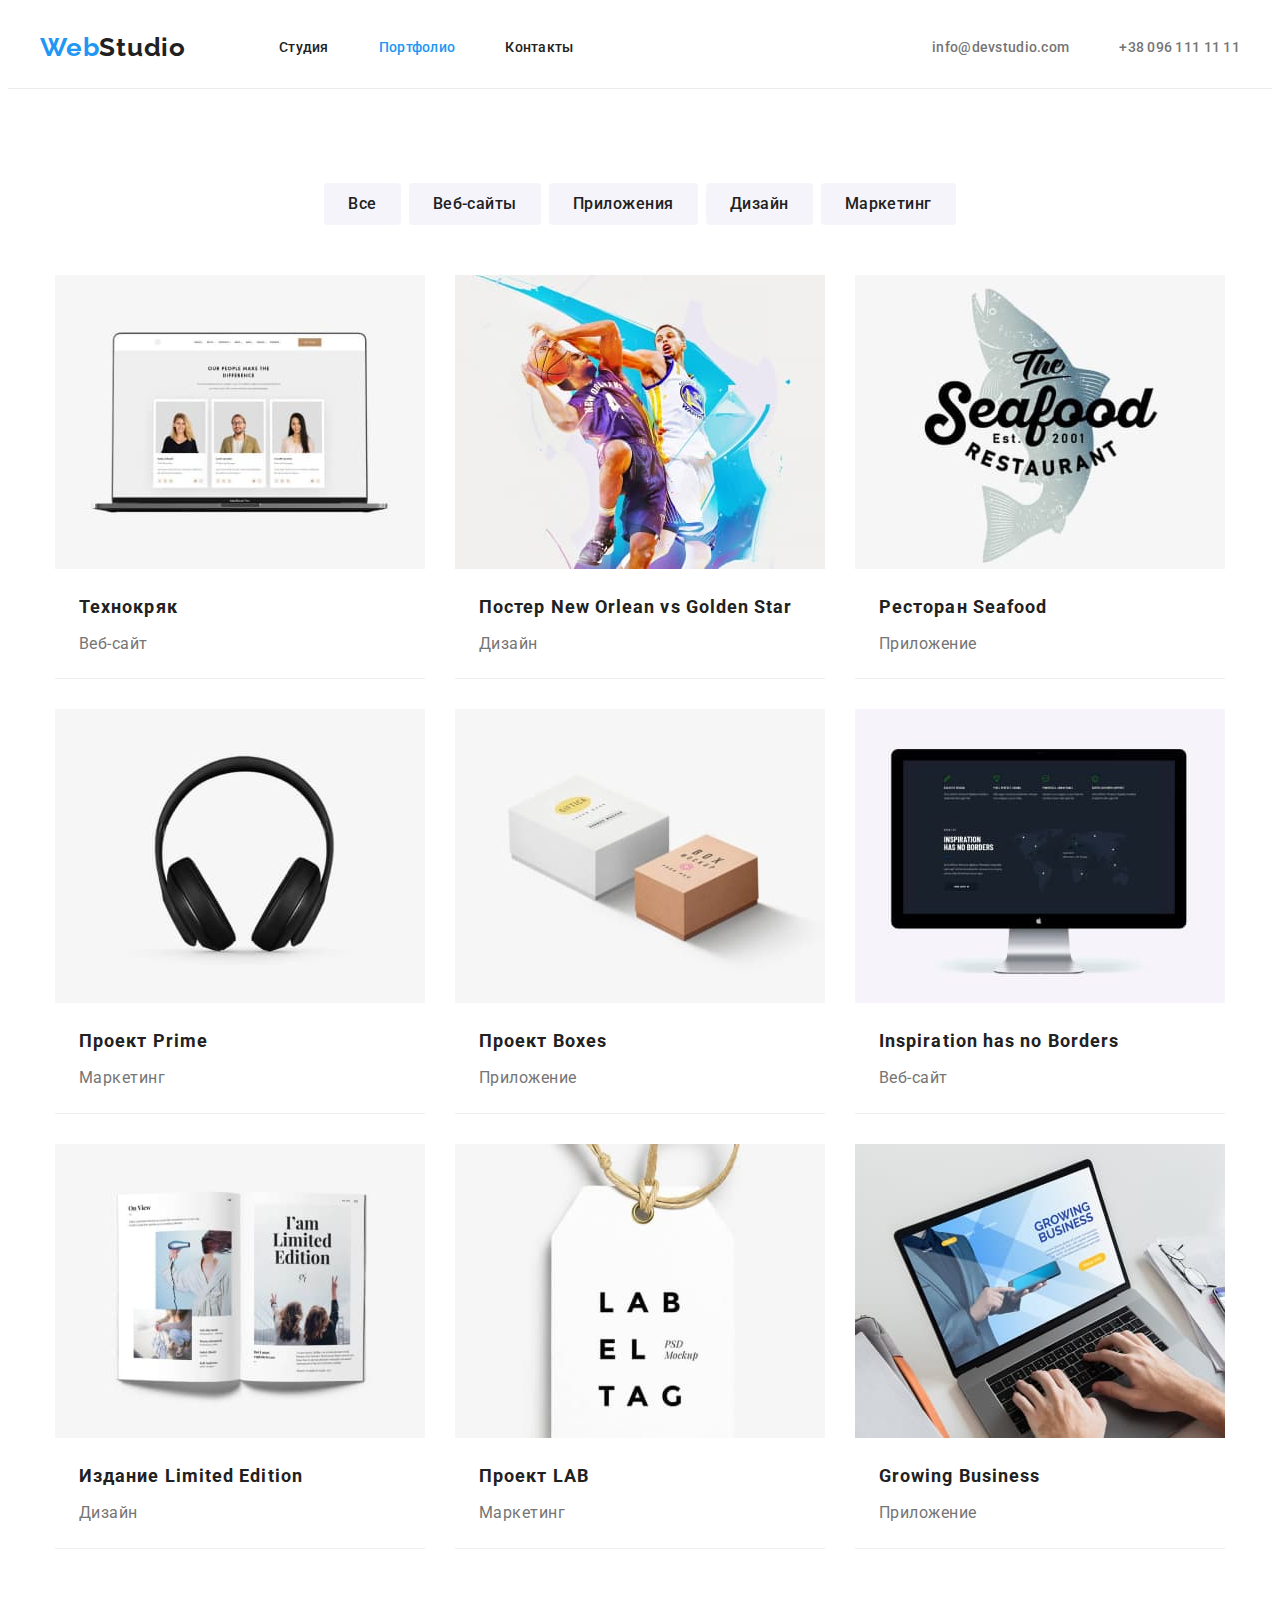
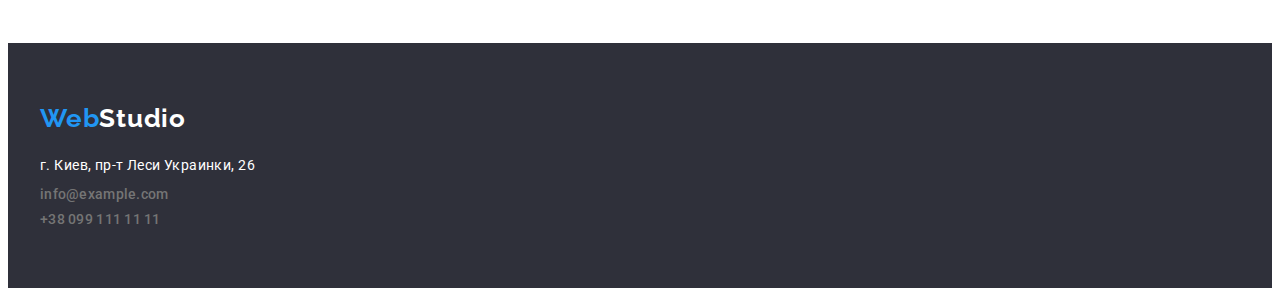
==== portfolio.html @ 8b4d7875 "new" ====
<!DOCTYPE html>
<html lang="en">
  <head>
    <meta charset="UTF-8" />
    <meta http-equiv="X-UA-Compatible" content="IE=edge" />
    <meta name="viewport" content="width=device-width, initial-scale=1.0" />
    <title>Portfolio</title>
    <link rel="preconnect" href="https://fonts.googleapis.com" />
    <link rel="preconnect" href="https://fonts.gstatic.com" crossorigin />
    <link
      href="https://fonts.googleapis.com/css2?family=Raleway:wght@700&family=Roboto:wght@400;500;700;900&display=swap"
      rel="stylesheet"
    />
    <link
      rel="stylesheet"
      href="https://cdnjs.cloudflare.com/ajax/libs/modern-normalize/1.1.0/modern-normalize.min.css"
      integrity="sha512-wpPYUAdjBVSE4KJnH1VR1HeZfpl1ub8YT/NKx4PuQ5NmX2tKuGu6U/JRp5y+Y8XG2tV+wKQpNHVUX03MfMFn9Q=="
      crossorigin="anonymous"
      referrerpolicy="no-referrer"
    />
    <link rel="stylesheet" href="./css/styles.css" />
  </head>
  <body>
    <header class="header">
      <div class="container">
        <a class="logo-header" href="./index.html"><span>Web</span>Studio</a>
        <nav>
          <ul class="hdr-header">
            <li><a class="cap" href="./index.html">Студия</a></li>
            <li><a class="cap-current" href="./portfolio.html">Портфолио</a></li>
            <li><a class="cap" href="./index.html">Контакты</a></li>
          </ul>
        </nav>
        <ul class="hdr-contact">
          <li>
            <a class="contact" href="mailto:info@devstudio.com">info@devstudio.com</a>
          </li>
          <li><a class="contact" href="tel:+380961111111">+38 096 111 11 11</a></li>
        </ul>
      </div>
    </header>
    <main>
      <section class="portfolio-examples">
        <div class="container">
          <h2 class="visually-hidden">Кнопки</h2>
          <ul class="menu-btn">
            <li><button type="button" class="btn">Все</button></li>
            <li><button type="button" class="btn">Веб-сайты</button></li>
            <li><button type="button" class="btn">Приложения</button></li>
            <li><button type="button" class="btn">Дизайн</button></li>
            <li><button type="button" class="btn">Маркетинг</button></li>
          </ul>
          <ul class="examples">
            <li class="examples-list">
              <img src="./images/portfolio/img1.jpg" alt="img1" width="370" height="294" />
              <div class="portfolio-examles-discraption">
                <h4>Технокряк</h4>
                <p>Веб-сайт</p>
              </div>
            </li>
            <li class="examples-list">
              <img src="./images/portfolio/img2.jpg" alt="img2" width="370" height="294" />
              <div class="portfolio-examles-discraption">
                <h4>Постер New Orlean vs Golden Star</h4>
                <p>Дизайн</p>
              </div>
            </li>
            <li class="examples-list">
              <img src="./images/portfolio/img3.jpg" alt="img3" width="370" height="294" />
              <div class="portfolio-examles-discraption">
                <h4>Ресторан Seafood</h4>
                <p>Приложение</p>
              </div>
            </li>
            <li class="examples-list">
              <img src="./images/portfolio/img4.jpg" alt="img4" width="370" height="294" />
              <div class="portfolio-examles-discraption">
                <h4>Проект Prime</h4>
                <p>Маркетинг</p>
              </div>
            </li>
            <li class="examples-list">
              <img src="./images/portfolio/img5.jpg" alt="img5" width="370" height="294" />
              <div class="portfolio-examles-discraption">
                <h4>Проект Boxes</h4>
                <p>Приложение</p>
              </div>
            </li>
            <li class="examples-list">
              <img src="./images/portfolio/img6.jpg" alt="img6" width="370" height="294" />
              <div class="portfolio-examles-discraption">
                <h4>Inspiration has no Borders</h4>
                <p>Веб-сайт</p>
              </div>
            </li>
            <li class="examples-list">
              <img src="./images/portfolio/img7.jpg" alt="img7" width="370" height="294" />
              <div class="portfolio-examles-discraption">
                <h4>Издание Limited Edition</h4>
                <p>Дизайн</p>
              </div>
            </li>
            <li class="examples-list">
              <img src="./images/portfolio/img8.jpg" alt="img8" width="370" height="294" />
              <div class="portfolio-examles-discraption">
                <h4>Проект LAB</h4>
                <p>Маркетинг</p>
              </div>
            </li>
            <li class="examples-list">
              <img src="./images/portfolio/img9.jpg" alt="img9" width="370" height="294" />
              <div class="portfolio-examles-discraption">
                <h4>Growing Business</h4>
                <p>Приложение</p>
              </div>
            </li>
          </ul>
        </div>
      </section>
    </main>
    <footer class="bg-footer">
      <div class="container">
        <a class="logo-footer" href="./index.html"><span>Web</span>Studio</a>
        <address>
          <ul class="hdr">
            <li>
              <a
                class="contact-adress"
                href="https://goo.gl/maps/qadkMELX9ctfgKhd9"
                target="_blank"
                >г. Киев, пр-т Леси Украинки, 26</a
              >
            </li>
            <li><a class="contact" href="mailto:info@example.com">info@example.com</a></li>
            <li><a class="contact" href="tel:+380991111111">+38 099 111 11 11</a></li>
          </ul>
        </address>
      </div>
    </footer>
  </body>
</html>
---- css/styles.css ----
/* шрифти: Roboto 400 500 700 900, Raleway(лого) 700 */
.visually-hidden {
  position: absolute;
  white-space: nowrap;
  width: 1px;
  height: 1px;
  overflow: hidden;
  border: 0;
  padding: 0;
  clip: rect(0 0 0 0);
  clip-path: inset(50%);
  margin: -1px;
}

:root {
  --main-text-color: #212121;
  --main-focus-text-blue: #2196f3;
  --main-white-color: #ffffff;
  --color-contact: #757575;
  --color-footer: #2f303a;
  --color-bg-btn: #f5f4fa;
}
/* загальне до всіх сторінок застосовується */
p,
h1,
h2,
h3,
h4 {
  margin: 0;
}
ul,
ol {
  margin: 0;
  padding-left: 0;
}
button {
  cursor: pointer;
}
img {
  display: block;
  width: 100%;
  height: auto;
}
body {
  font-family: "Roboto", sans-serif;
  font-style: normal;
  color: var(--main-text-color);
}
[href] {
  text-decoration: none;
}
.hdr,
.hdr-header,
.hdr-contact,
.benefits,
.work-examples,
.work-team,
.logo,
.menu-btn,
.examples {
  list-style-type: none;
}
/* ----------------------------------------------------------- */

/* лого */

.logo-header {
  display: block;
  font-family: "Raleway", sans-serif;
  font-style: normal;
  font-weight: 700;
  font-size: 26px;
  line-height: 1.19;
  letter-spacing: 0.03em;
  padding-top: 24px;
  padding-bottom: 25px;
}
.logo-footer > span {
  color: var(--main-focus-text-blue);
}
.logo-footer {
  color: var(--main-white-color);
}
.logo-footer {
}
.logo-header > span {
  color: var(--main-focus-text-blue);
}
.logo-header {
  color: var(--main-text-color);
  margin-right: 93px;
}
.header .container {
  display: flex;
}
.header nav {
  display: flex;
}
.header nav li:not(:last-child) {
  margin-right: 50px;
}
.hdr-contact {
  display: flex;
  align-items: center;
  margin-left: auto;
}
.hdr-contact li:not(:last-child) {
  margin-right: 50px;
}

.hdr-header {
  display: flex;
  align-items: center;
}
.cap,
.cap-current {
  display: block;
}
.hdr-contact .contact {
  display: block;
}
.bg-main .container {
  display: flex;
  flex-direction: column;
  align-items: center;
}
/* вибрана сторінка, постійно підсвічується в меню */
.hdr .cap-current {
  font-weight: 500;
  font-size: 14px;
  line-height: 1.14;
  letter-spacing: 0.02em;
  color: var(--main-focus-text-blue);
}
.hdr-header .cap-current {
  font-weight: 500;
  font-size: 14px;
  line-height: 1.14;
  letter-spacing: 0.02em;
  color: var(--main-focus-text-blue);
}
.hdr-header .cap {
  font-weight: 500;
  font-size: 14px;
  line-height: 1.14;
  letter-spacing: 0.02em;
  text-decoration: var(--main-text-color);
  color: inherit;
}
.hdr-header .cap:hover,
.hdr-header .cap:focus,
.hdr-header .cap:active {
  color: var(--main-focus-text-blue);
}

/* меню */
.hdr .cap {
  font-weight: 500;
  font-size: 14px;
  line-height: 1.14;
  letter-spacing: 0.02em;
  text-decoration: var(--main-text-color);
  color: inherit;
}
.hdr .cap:hover,
.hdr .cap:focus,
.hdr .cap:active {
  color: var(--main-focus-text-blue);
}
/* телефон та мейл в header і footer */
.contact-adress {
  display: block;
  color: var(--main-white-color);
  font-family: "Roboto";
  font-style: normal;
  font-weight: 400;
  font-size: 14px;
  line-height: 1.71;
  letter-spacing: 0.03em;
}
.contact-adress:hover,
.contact-adress:focus {
  color: var(--main-focus-text-blue);
}

.hdr-contact .contact {
  font-style: normal;
  font-weight: 500;
  font-size: 14px;
  line-height: 1.14;
  letter-spacing: 0.02em;
  color: var(--color-contact);
}
.hdr-contact .contact:hover,
.hdr-contact .contact:focus,
.hdr-contact .contact:active {
  color: var(--main-focus-text-blue);
}

.hdr .contact {
  display: block;
  font-style: normal;
  font-weight: 500;
  font-size: 14px;
  line-height: 1.14;
  letter-spacing: 0.02em;
  color: var(--color-contact);
}
.hdr .contact:hover,
.hdr .contact:focus,
.hdr .contact:active {
  color: var(--main-focus-text-blue);
}
/* головна сторінка */
.bg-main {
  padding-top: 200px;
  padding-bottom: 200px;
  text-align: center;
  background-color: var(--color-footer);
  color: var(--main-white-color);
}
.hero-tittle {
  width: 696px;
  font-weight: 900;
  font-size: 44px;
  line-height: 1.36;
  letter-spacing: 0.06em;
  text-transform: uppercase;
  color: var(--main-white-color);
  text-align: center;
  margin-bottom: 30px;
}
/* кнопка на головній */
.btn-main {
  display: block;
  text-align: center;
  background-color: var(--main-focus-text-blue);
  color: var(--main-white-color);
  border-color: var(--main-focus-text-blue);
  font-weight: 700;
  font-size: 16px;
  line-height: 1.87;
  width: 200px;
  height: 50px;
  font-family: inherit;
  border-radius: 4px;
}
.btn-main:focus,
.btn-main:hover,
.btn.main:active {
  opacity: 0.5;
}
.benefits h4 {
  font-weight: 700;
  font-size: 14px;
  line-height: 1.14;
  letter-spacing: 0.03em;
  text-transform: uppercase;
  width: 270px;
}
.benefits p {
  font-size: 14px;
  line-height: 1.71;
  letter-spacing: 0.03em;
  color: var(--color-contact);
  width: 270px;
  height: 75px;
}
.benefits {
  display: flex;
}
.benefits li:not(:last-child) {
  margin-right: 30px;
}
.benefits-tittle {
  margin-bottom: 10px;
}
.benefits-example {
  padding-top: 94px;
  padding-bottom: 94px;
}

.examples-section {
  padding-bottom: 94px;
}

.examples-list:not(:nth-last-child(-n + 3)) {
  margin-bottom: 30px;
}
.examples-list {
  border-bottom: 1px solid rgba(238, 238, 238, 1);
}

.team {
  text-align: center;
  padding-top: 94px;
  padding-bottom: 94px;
  background-color: #f5f4fa;
}
.examples-section h2 {
  font-weight: 700;
  font-size: 36px;
  line-height: 1.16;
  text-align: center;
  letter-spacing: 0.03em;
}
.work-examples {
  display: flex;
}
.work-examples li:not(:last-child) {
  margin-right: 30px;
}
.team h3 {
  text-align: center;
  font-weight: 700;
  font-size: 36px;
  line-height: 1.16;
  letter-spacing: 0.03em;
  margin-bottom: 50px;
}
.what-we-do {
  margin-bottom: 50px;
}
.work-team {
  display: flex;
}
.work-team li:not(:last-child) {
  margin-right: 30px;
}

.about-team {
  box-shadow: 0px 1px 3px rgba(0, 0, 0, 0.12), 0px 1px 1px rgba(0, 0, 0, 0.14),
    0px 2px 1px rgba(0, 0, 0, 0.2);
  border-radius: 0px 0px 4px 4px;
}

.team h4 {
  font-weight: 500;
  font-size: 16px;
  line-height: 1.87;
  letter-spacing: 0.03em;
  margin-bottom: 10px;
}
.team p {
  font-size: 16px;
  line-height: 1.87;
  letter-spacing: 0.03em;
  color: var(--color-contact);
}
.logo-footer {
  display: block;
  font-family: "Raleway", sans-serif;
  font-style: normal;
  font-weight: 700;
  font-size: 26px;
  line-height: 1.19;
  letter-spacing: 0.03em;
  margin-bottom: 20px;
}

.bg-footer {
  background-color: var(--color-footer);
  color: var(--main-white-color);
  padding-bottom: 60px;
  padding-top: 60px;
}

/* потфоліо сторінка */

/* кнопки на сторінці портфоліо */
.btn {
  font-weight: 500;
  font-size: 16px;
  line-height: 1.6;
  letter-spacing: 0.03em;
  font-family: inherit;
  border-color: transparent;
  background: var(--color-bg-btn);
  color: var(--main-text-color);
  border-radius: 4px;
  padding: 6px 22px;
  width: auto;
  text-align: center;
}
.btn:hover,
.btn:focus,
.btn:active {
  color: var(--main-white-color);
  background-color: var(--main-focus-text-blue);
  border-radius: 4px;
  font-family: inherit;
}
.menu-btn {
  display: flex;
  justify-content: center;
  margin-bottom: 50px;
  margin-right: auto;
  margin-left: auto;
}

.menu-btn li:not(:last-child) {
  margin-right: 8px;
}
.examples {
  display: flex;
  flex-wrap: wrap;
  justify-content: center;
}

.examples li:not(:nth-child(3n + 3)) {
  margin-right: 30px;
}

.examples h4 {
  font-weight: 700;
  font-size: 18px;
  line-height: 2;
  letter-spacing: 0.06em;
  margin-bottom: 4px;
}
.examples p {
  font-size: 16px;
  line-height: 1.87;
  letter-spacing: 0.03em;
  color: var(--color-contact);
}

.portfolio-examples {
  padding-top: 94px;
  padding-bottom: 94px;
}
.portfolio-examles-discraption {
  padding: 20px 24px;
}
.header {
  border-bottom: 1px solid rgba(236, 236, 236, 1);
}

.container {
  width: 1200px;
  margin: 0 auto;
  padding-left: 15px;
  padding-right: 15px;
  /* outline: 1px solid red; */
}

.work-team-discraption {
  padding-top: 30px;
  padding-bottom: 30px;
  background-color: var(--main-white-color);
}

.bg-footer .hdr li:not(:last-child) {
  margin-bottom: 9px;
}
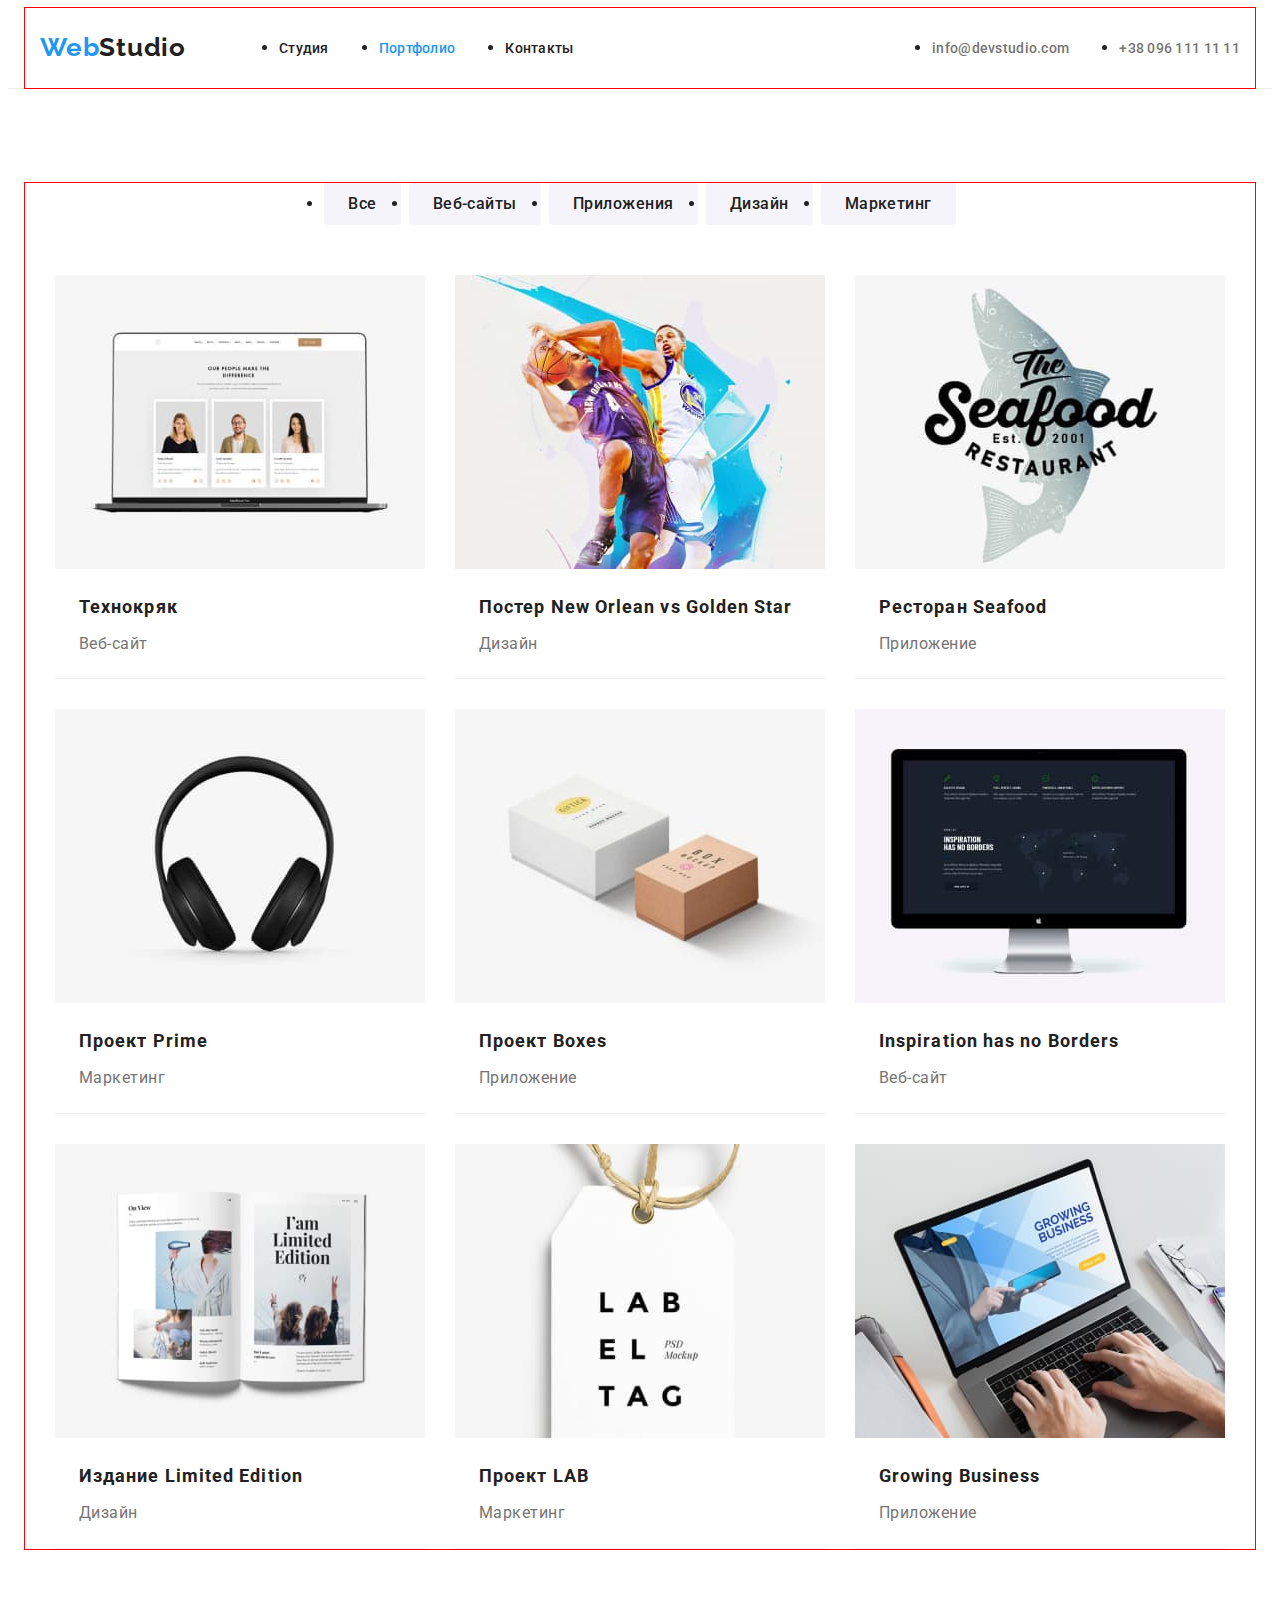
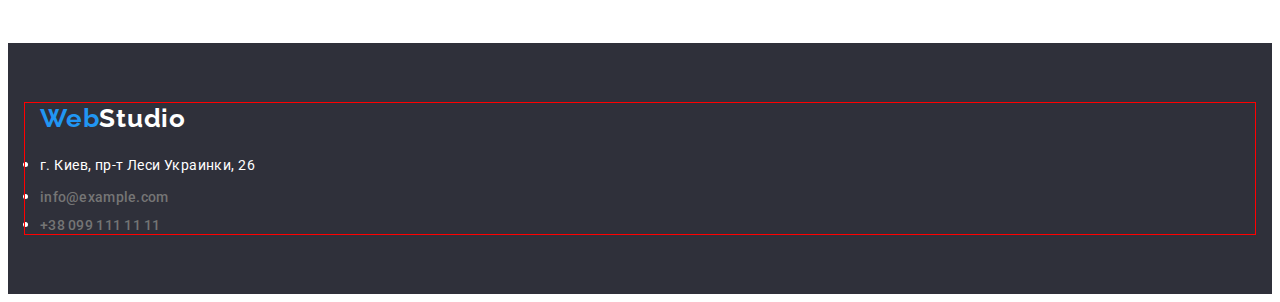
==== commit f7d6d6ed: "bg-main+social links" ====
--- a/portfolio.html
+++ b/portfolio.html
@@ -50,7 +50,7 @@
             <li><button type="button" class="btn">Дизайн</button></li>
             <li><button type="button" class="btn">Маркетинг</button></li>
           </ul>
-          <ul class="examples">
+          <ul class="examples list-none">
             <li class="examples-list">
               <img src="./images/portfolio/img1.jpg" alt="img1" width="370" height="294" />
               <div class="portfolio-examles-discraption">
--- a/css/styles.css
+++ b/css/styles.css
@@ -49,15 +49,7 @@
 [href] {
   text-decoration: none;
 }
-.hdr,
-.hdr-header,
-.hdr-contact,
-.benefits,
-.work-examples,
-.work-team,
-.logo,
-.menu-btn,
-.examples {
+.list-none {
   list-style-type: none;
 }
 /* ----------------------------------------------------------- */
@@ -218,6 +210,14 @@
   text-align: center;
   background-color: var(--color-footer);
   color: var(--main-white-color);
+  background-image: linear-gradient(rgba(47, 48, 58, 0.4), rgba(47, 48, 58, 0.4)),
+    url(../images/bg-main.jpg);
+
+  background-repeat: no-repeat;
+  background-position: center;
+  background-size: cover;
+  max-width: 1600px;
+  margin: 0 auto;
 }
 .hero-tittle {
   width: 696px;
@@ -245,11 +245,6 @@
   font-family: inherit;
   border-radius: 4px;
 }
-.btn-main:focus,
-.btn-main:hover,
-.btn.main:active {
-  opacity: 0.5;
-}
 .benefits h4 {
   font-weight: 700;
   font-size: 14px;
@@ -324,7 +319,7 @@
 .work-team {
   display: flex;
 }
-.work-team li:not(:last-child) {
+.about-team:not(:last-child) {
   margin-right: 30px;
 }
 
@@ -346,7 +341,40 @@
   line-height: 1.87;
   letter-spacing: 0.03em;
   color: var(--color-contact);
-}
+  margin-bottom: 16px;
+}
+.work-team-soc-list {
+  display: flex;
+  justify-content: center;
+}
+.work-team-soc-item {
+  width: 44px;
+  height: 44px;
+  margin-right: 10px;
+}
+.work-team-soc-item:last-child {
+  margin-right: 0px;
+}
+.work-team-soclink {
+  width: 100%;
+  height: 100%;
+  background-color: var(--main-white-color);
+  border-radius: 50%;
+  display: flex;
+  align-items: center;
+  justify-content: center;
+}
+.work-team-soclink-icon {
+  fill: rgba(175, 177, 184, 1);
+}
+.work-team-soclink:hover,
+.work-team-soclink:focus {
+  background-color: var(--main-focus-text-blue);
+}
+.work-team-soclink:hover .work-team-soclink-icon {
+  fill: var(--main-white-color);
+}
+
 .logo-footer {
   display: block;
   font-family: "Raleway", sans-serif;
@@ -441,13 +469,16 @@
   margin: 0 auto;
   padding-left: 15px;
   padding-right: 15px;
-  /* outline: 1px solid red; */
+  outline: 1px solid red;
 }
 
 .work-team-discraption {
   padding-top: 30px;
   padding-bottom: 30px;
   background-color: var(--main-white-color);
+  box-shadow: 0px 1px 3px rgb(0 0 0 / 12%), 0px 1px 1px rgb(0 0 0 / 14%),
+    0px 2px 1px rgb(0 0 0 / 20%);
+  border-radius: 0px 0px 4px 4px;
 }
 
 .bg-footer .hdr li:not(:last-child) {
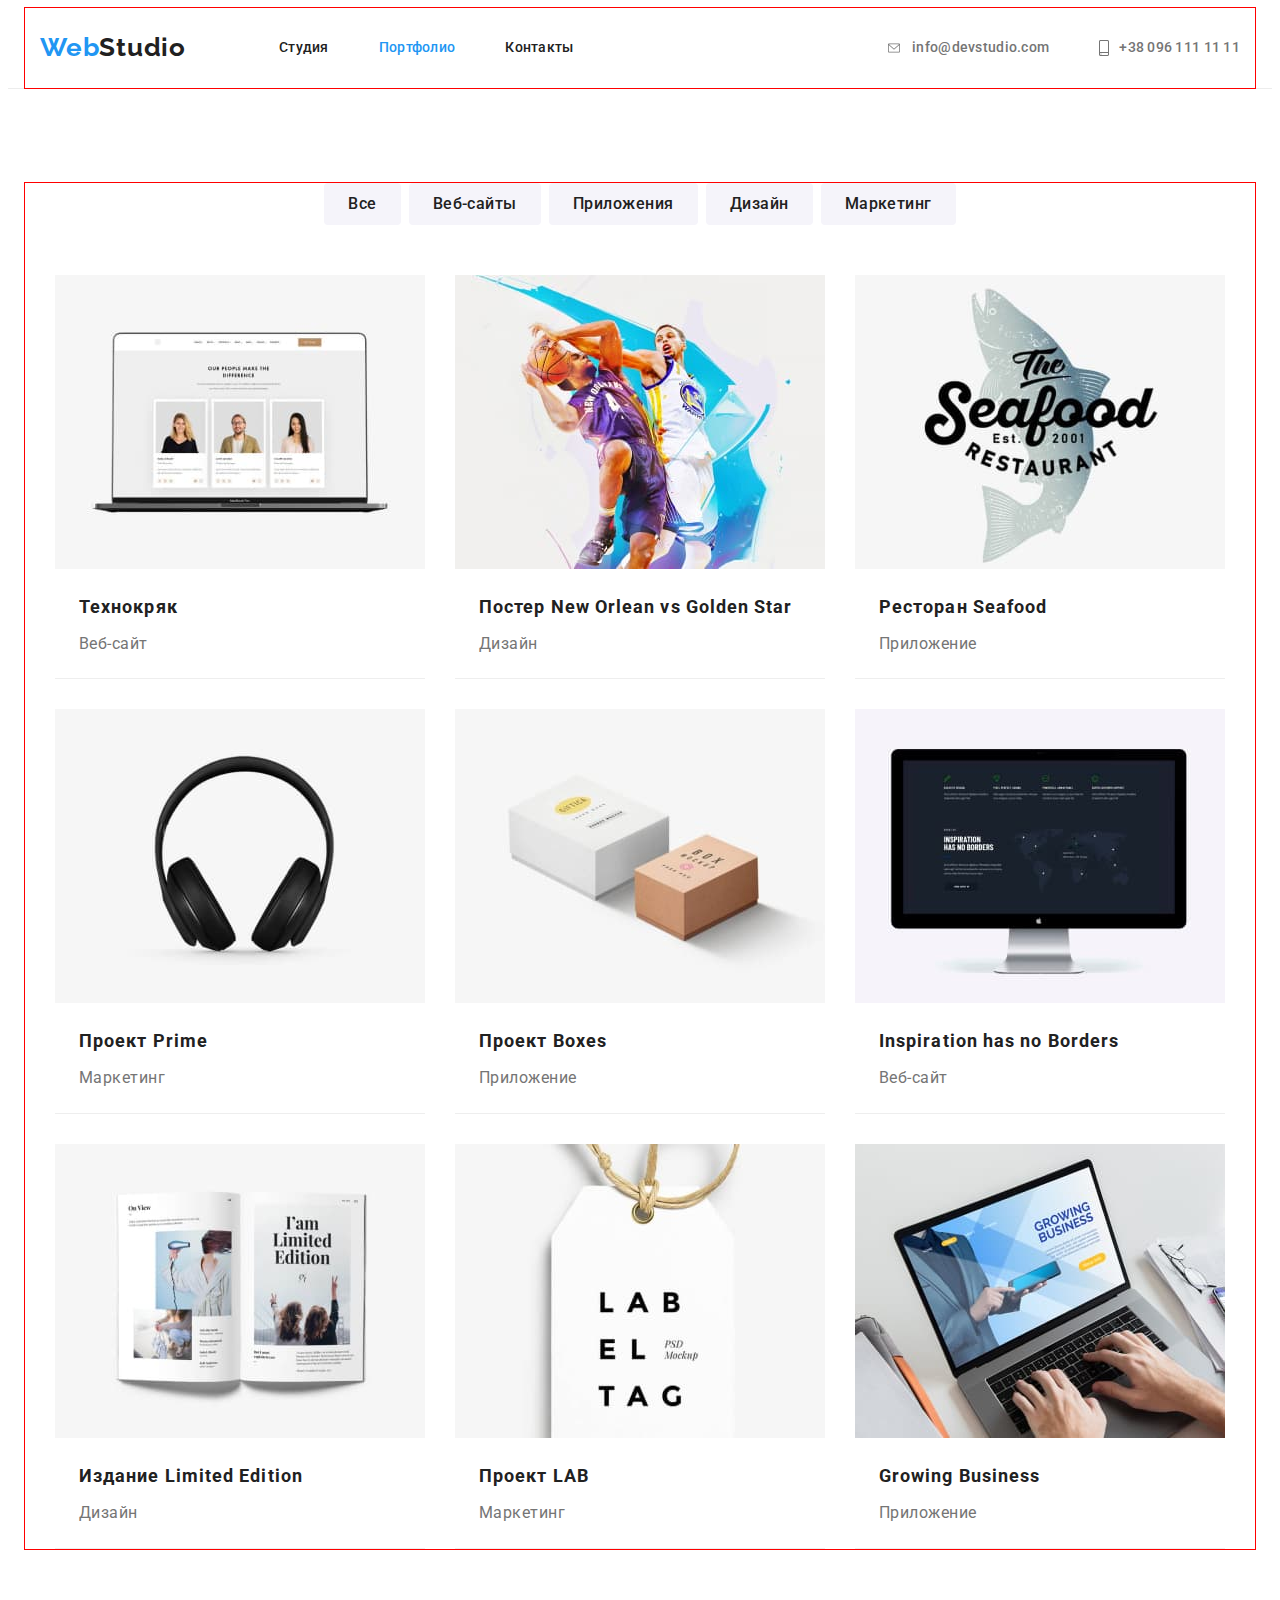
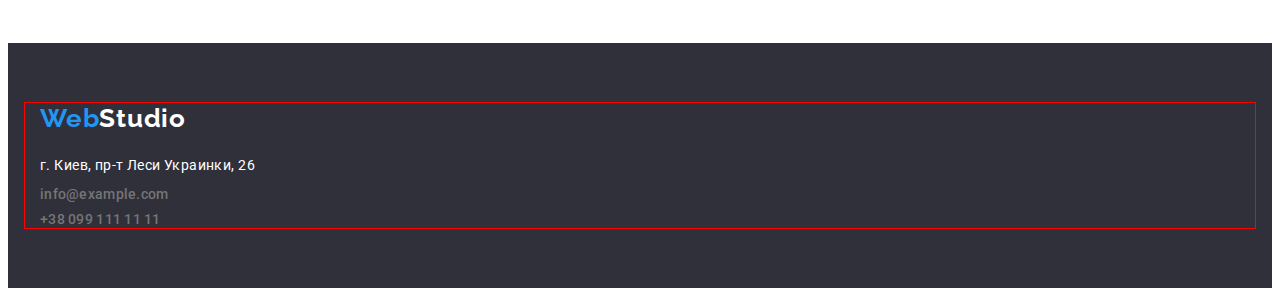
==== commit 650fcf01: "icons(mail+tel)" ====
--- a/portfolio.html
+++ b/portfolio.html
@@ -25,17 +25,27 @@
       <div class="container">
         <a class="logo-header" href="./index.html"><span>Web</span>Studio</a>
         <nav>
-          <ul class="hdr-header">
+          <ul class="hdr-header list-none">
             <li><a class="cap" href="./index.html">Студия</a></li>
             <li><a class="cap-current" href="./portfolio.html">Портфолио</a></li>
             <li><a class="cap" href="./index.html">Контакты</a></li>
           </ul>
         </nav>
-        <ul class="hdr-contact">
-          <li>
-            <a class="contact" href="mailto:info@devstudio.com">info@devstudio.com</a>
+        <ul class="hdr-contact list-none">
+          <li class="contacts-list">
+            <a class="contact" href="mailto:info@devstudio.com"
+              ><svg class="icons-envelope" width="16" height="12">
+                <use href="./images/icons.svg#icon-envelope"></use></svg
+              >info@devstudio.com</a
+            >
           </li>
-          <li><a class="contact" href="tel:+380961111111">+38 096 111 11 11</a></li>
+          <li class="contacts-list">
+            <a class="contact" href="tel:+380961111111">
+              <svg class="icons-tel" width="10" height="16">
+                <use href="./images/icons.svg#icon-smartphone"></use></svg
+              >+38 096 111 11 11</a
+            >
+          </li>
         </ul>
       </div>
     </header>
@@ -43,7 +53,7 @@
       <section class="portfolio-examples">
         <div class="container">
           <h2 class="visually-hidden">Кнопки</h2>
-          <ul class="menu-btn">
+          <ul class="menu-btn list-none">
             <li><button type="button" class="btn">Все</button></li>
             <li><button type="button" class="btn">Веб-сайты</button></li>
             <li><button type="button" class="btn">Приложения</button></li>
@@ -122,7 +132,7 @@
       <div class="container">
         <a class="logo-footer" href="./index.html"><span>Web</span>Studio</a>
         <address>
-          <ul class="hdr">
+          <ul class="hdr list-none">
             <li>
               <a
                 class="contact-adress"
--- a/css/styles.css
+++ b/css/styles.css
@@ -203,6 +203,20 @@
 .hdr .contact:active {
   color: var(--main-focus-text-blue);
 }
+.contacts-list .contact {
+  display: flex;
+  align-items: center;
+}
+.icons-envelope {
+  margin-right: 10px;
+  fill: currentColor;
+}
+
+.icons-tel {
+  margin-right: 10px;
+  fill: currentColor;
+}
+
 /* головна сторінка */
 .bg-main {
   padding-top: 200px;
@@ -274,7 +288,28 @@
   padding-top: 94px;
   padding-bottom: 94px;
 }
-
+.benefits-list::before {
+  display: block;
+  content: "";
+  height: 120px;
+  background-color: var(--color-bg-btn);
+  background-position: center;
+  background-repeat: no-repeat;
+  border-radius: 4px;
+  margin-bottom: 30px;
+}
+.icon-antenna::before {
+  background-image: url(../images/antenna.svg);
+}
+.icon-clock::before {
+  background-image: url(..//images/clock.svg);
+}
+.icon-diagram::before {
+  background-image: url(..//images/diagram.svg);
+}
+.icon-astronaut::before {
+  background-image: url(..//images/astronaut.svg);
+}
 .examples-section {
   padding-bottom: 94px;
 }
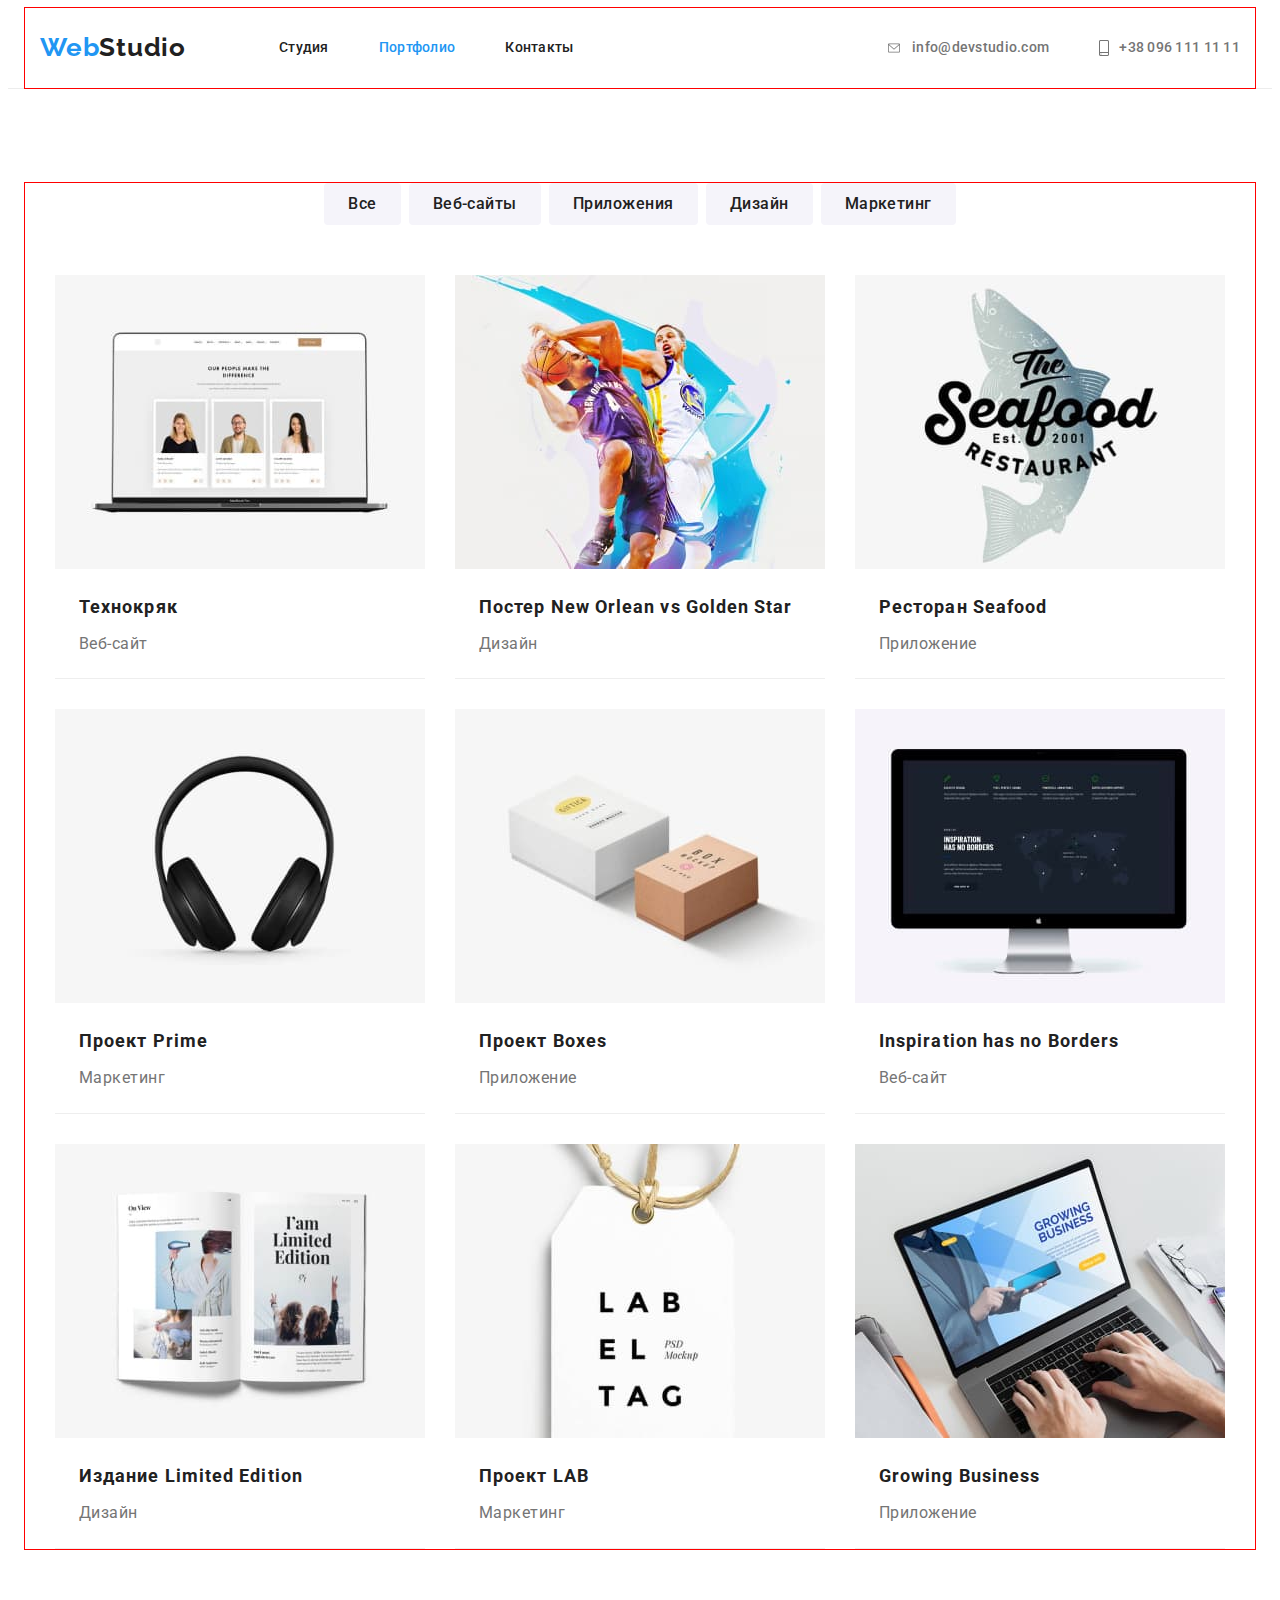
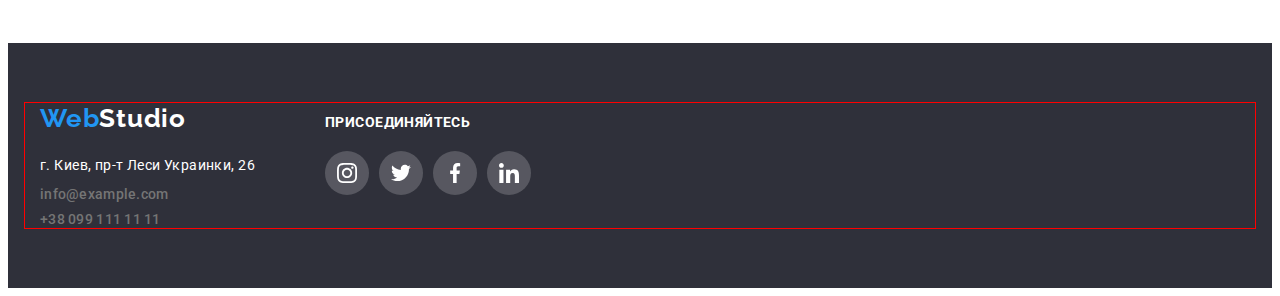
==== commit b3c5526c: "Update portfolio.html" ====
--- a/portfolio.html
+++ b/portfolio.html
@@ -130,21 +130,56 @@
     </main>
     <footer class="bg-footer">
       <div class="container">
-        <a class="logo-footer" href="./index.html"><span>Web</span>Studio</a>
-        <address>
-          <ul class="hdr list-none">
-            <li>
-              <a
-                class="contact-adress"
-                href="https://goo.gl/maps/qadkMELX9ctfgKhd9"
-                target="_blank"
-                >г. Киев, пр-т Леси Украинки, 26</a
-              >
+        <div class="footer-flex">
+          <a class="logo-footer" href="./index.html"><span>Web</span>Studio</a>
+          <address>
+            <ul class="hdr list-none">
+              <li>
+                <a
+                  class="contact-adress"
+                  href="https://goo.gl/maps/qadkMELX9ctfgKhd9"
+                  target="_blank"
+                  >г. Киев, пр-т Леси Украинки, 26</a
+                >
+              </li>
+              <li><a class="contact" href="mailto:info@example.com">info@example.com</a></li>
+              <li><a class="contact" href="tel:+380991111111">+38 099 111 11 11</a></li>
+            </ul>
+          </address>
+        </div>
+        <div class="footer-flex contacts-icon">
+          <p class="footer-text">присоединяйтесь</p>
+          <ul class="footer-contacts-list list-none">
+            <li class="work-footer-soc-item">
+              <a href="" class="work-footer-soclink">
+                <svg class="contact-soclink-icon" width="20" height="20">
+                  <use href="./images/icons.svg#icon-instagram"></use>
+                </svg>
+              </a>
             </li>
-            <li><a class="contact" href="mailto:info@example.com">info@example.com</a></li>
-            <li><a class="contact" href="tel:+380991111111">+38 099 111 11 11</a></li>
+            <li class="work-footer-soc-item">
+              <a href="" class="work-footer-soclink">
+                <svg class="contact-soclink-icon" width="20" height="20">
+                  <use href="./images/icons.svg#icon-twitter"></use>
+                </svg>
+              </a>
+            </li>
+            <li class="work-footer-soc-item">
+              <a href="" class="work-footer-soclink">
+                <svg class="contact-soclink-icon" width="20" height="20">
+                  <use href="./images/icons.svg#icon-facebook"></use>
+                </svg>
+              </a>
+            </li>
+            <li class="work-footer-soc-item">
+              <a href="" class="work-footer-soclink">
+                <svg class="contact-soclink-icon" width="20" height="20">
+                  <use href="./images/icons.svg#icon-linkedin"></use>
+                </svg>
+              </a>
+            </li>
           </ul>
-        </address>
+        </div>
       </div>
     </footer>
   </body>
--- a/css/styles.css
+++ b/css/styles.css
@@ -427,7 +427,59 @@
   padding-bottom: 60px;
   padding-top: 60px;
 }
-
+.footer-text {
+  font-family: "Roboto";
+  font-style: normal;
+  font-weight: 700;
+  font-size: 14px;
+  line-height: 1.14;
+  letter-spacing: 0.03em;
+  text-transform: uppercase;
+  color: #ffffff;
+  margin-bottom: 20px;
+}
+.bg-footer .container {
+  display: flex;
+  align-items: baseline;
+}
+.footer-flex.contacts-icon {
+  margin-left: 70px;
+}
+.footer-contacts-list {
+  display: flex;
+}
+.work-footer-soc-item {
+  background-color: rgba(255, 255, 255, 0.1);
+  border-radius: 50%;
+  display: flex;
+  align-items: center;
+  justify-content: center;
+  width: 44px;
+  height: 44px;
+}
+.contact-soclink-icon {
+  fill: var(--main-white-color);
+}
+
+.work-footer-soclink:hover .contact-soclink-icon {
+  fill: var(--main-white-color);
+}
+.work-footer-soc-item:hover,
+.work-footer-soc-item:focus {
+  background-color: var(--main-focus-text-blue);
+}
+.work-footer-soclink {
+  width: 100%;
+  height: 100%;
+  background-color: rgba(255, 255, 255, 0.1);
+  border-radius: 50%;
+  display: flex;
+  align-items: center;
+  justify-content: center;
+}
+.work-footer-soc-item:not(:last-child) {
+  margin-right: 10px;
+}
 /* потфоліо сторінка */
 
 /* кнопки на сторінці портфоліо */
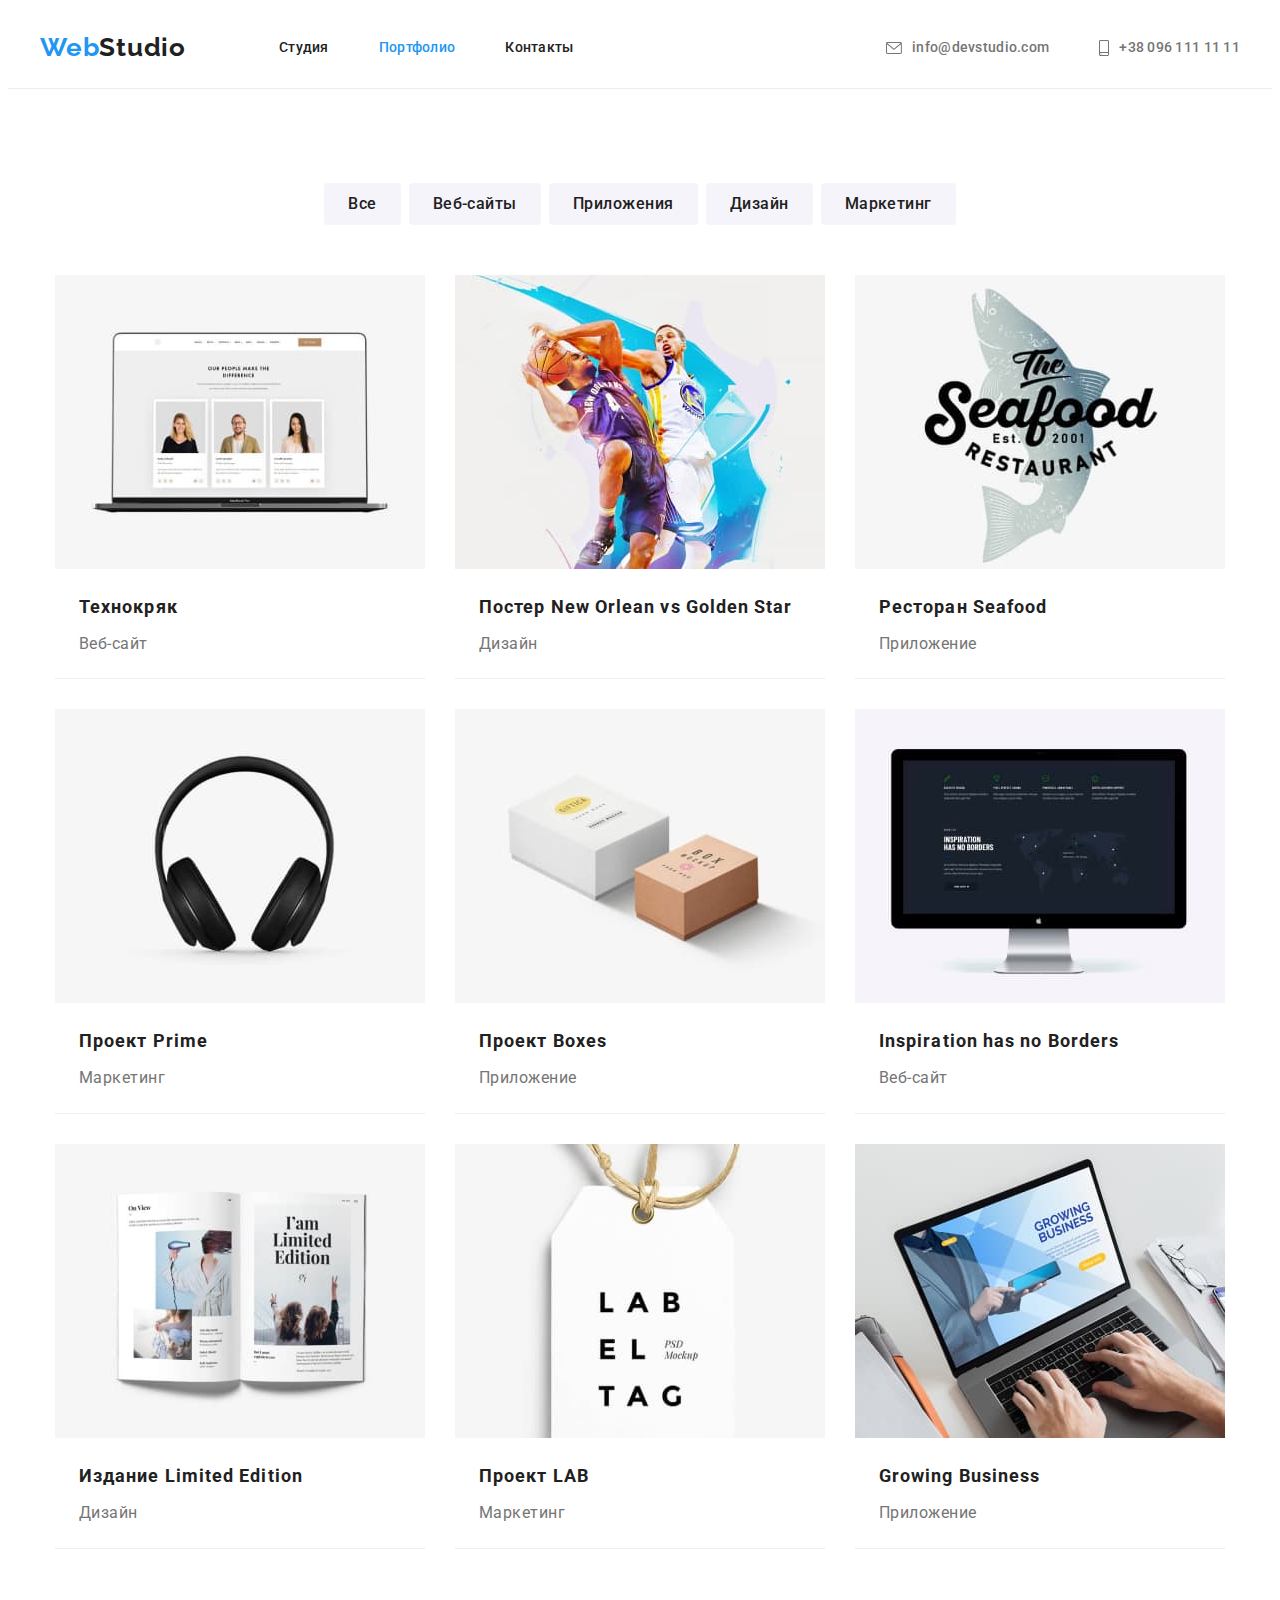
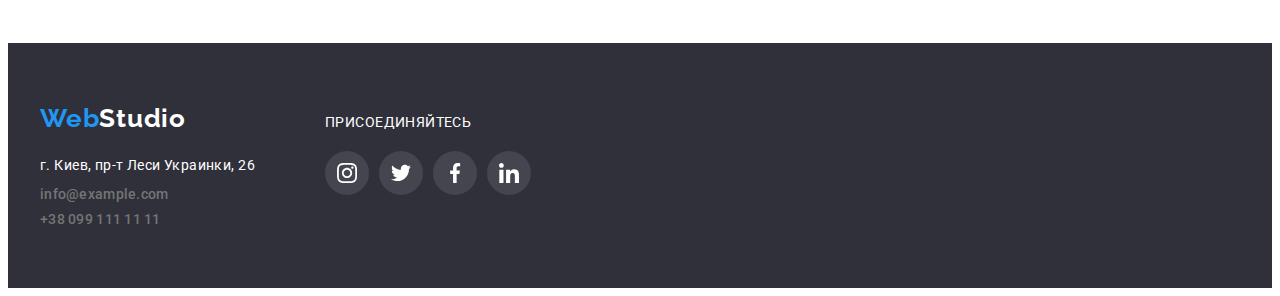
==== commit 6330dea4: "update" ====
--- a/portfolio.html
+++ b/portfolio.html
@@ -62,67 +62,86 @@
           </ul>
           <ul class="examples list-none">
             <li class="examples-list">
-              <img src="./images/portfolio/img1.jpg" alt="img1" width="370" height="294" />
-              <div class="portfolio-examles-discraption">
-                <h4>Технокряк</h4>
-                <p>Веб-сайт</p>
-              </div>
-            </li>
-            <li class="examples-list">
-              <img src="./images/portfolio/img2.jpg" alt="img2" width="370" height="294" />
-              <div class="portfolio-examles-discraption">
-                <h4>Постер New Orlean vs Golden Star</h4>
-                <p>Дизайн</p>
-              </div>
-            </li>
-            <li class="examples-list">
-              <img src="./images/portfolio/img3.jpg" alt="img3" width="370" height="294" />
-              <div class="portfolio-examles-discraption">
-                <h4>Ресторан Seafood</h4>
-                <p>Приложение</p>
-              </div>
-            </li>
-            <li class="examples-list">
-              <img src="./images/portfolio/img4.jpg" alt="img4" width="370" height="294" />
-              <div class="portfolio-examles-discraption">
-                <h4>Проект Prime</h4>
-                <p>Маркетинг</p>
-              </div>
-            </li>
-            <li class="examples-list">
-              <img src="./images/portfolio/img5.jpg" alt="img5" width="370" height="294" />
-              <div class="portfolio-examles-discraption">
-                <h4>Проект Boxes</h4>
-                <p>Приложение</p>
-              </div>
-            </li>
-            <li class="examples-list">
-              <img src="./images/portfolio/img6.jpg" alt="img6" width="370" height="294" />
-              <div class="portfolio-examles-discraption">
-                <h4>Inspiration has no Borders</h4>
-                <p>Веб-сайт</p>
-              </div>
-            </li>
-            <li class="examples-list">
-              <img src="./images/portfolio/img7.jpg" alt="img7" width="370" height="294" />
-              <div class="portfolio-examles-discraption">
-                <h4>Издание Limited Edition</h4>
-                <p>Дизайн</p>
-              </div>
-            </li>
-            <li class="examples-list">
-              <img src="./images/portfolio/img8.jpg" alt="img8" width="370" height="294" />
-              <div class="portfolio-examles-discraption">
-                <h4>Проект LAB</h4>
-                <p>Маркетинг</p>
-              </div>
-            </li>
-            <li class="examples-list">
-              <img src="./images/portfolio/img9.jpg" alt="img9" width="370" height="294" />
-              <div class="portfolio-examles-discraption">
-                <h4>Growing Business</h4>
-                <p>Приложение</p>
-              </div>
+              <a class="examples-list-link" href="">
+                <img src="./images/portfolio/img1.jpg" alt="img1" width="370" height="294" />
+                <div class="portfolio-examles-discraption">
+                  <h4>Технокряк</h4>
+                  <p>Веб-сайт</p>
+                </div>
+              </a>
+            </li>
+            <li class="examples-list">
+              <a class="examples-list-link" href="">
+                <img src="./images/portfolio/img2.jpg" alt="img2" width="370" height="294" />
+                <div class="portfolio-examles-discraption">
+                  <h4>Постер New Orlean vs Golden Star</h4>
+                  <p>Дизайн</p>
+                </div>
+              </a>
+            </li>
+            <li class="examples-list">
+              <a class="examples-list-link" href="">
+                <img src="./images/portfolio/img3.jpg" alt="img3" width="370" height="294" />
+
+                <div class="portfolio-examles-discraption">
+                  <h4>Ресторан Seafood</h4>
+                  <p>Приложение</p>
+                </div>
+              </a>
+            </li>
+            <li class="examples-list">
+              <a class="examples-list-link" href="">
+                <img src="./images/portfolio/img4.jpg" alt="img4" width="370" height="294" />
+                <div class="portfolio-examles-discraption">
+                  <h4>Проект Prime</h4>
+                  <p>Маркетинг</p>
+                </div>
+              </a>
+            </li>
+            <li class="examples-list">
+              <a class="examples-list-link" href="">
+                <img src="./images/portfolio/img5.jpg" alt="img5" width="370" height="294" />
+                <div class="portfolio-examles-discraption">
+                  <h4>Проект Boxes</h4>
+                  <p>Приложение</p>
+                </div>
+              </a>
+            </li>
+            <li class="examples-list">
+              <a class="examples-list-link" href="">
+                <img src="./images/portfolio/img6.jpg" alt="img6" width="370" height="294" />
+                <div class="portfolio-examles-discraption">
+                  <h4>Inspiration has no Borders</h4>
+                  <p>Веб-сайт</p>
+                </div>
+              </a>
+            </li>
+            <li class="examples-list">
+              <a class="examples-list-link" href="">
+                <img src="./images/portfolio/img7.jpg" alt="img7" width="370" height="294" />
+                <div class="portfolio-examles-discraption">
+                  <h4>Издание Limited Edition</h4>
+                  <p>Дизайн</p>
+                </div>
+              </a>
+            </li>
+            <li class="examples-list">
+              <a class="examples-list-link" href="">
+                <img src="./images/portfolio/img8.jpg" alt="img8" width="370" height="294" />
+                <div class="portfolio-examles-discraption">
+                  <h4>Проект LAB</h4>
+                  <p>Маркетинг</p>
+                </div>
+              </a>
+            </li>
+            <li class="examples-list">
+              <a class="examples-list-link" href="">
+                <img src="./images/portfolio/img9.jpg" alt="img9" width="370" height="294" />
+                <div class="portfolio-examles-discraption">
+                  <h4>Growing Business</h4>
+                  <p>Приложение</p>
+                </div>
+              </a>
             </li>
           </ul>
         </div>
--- a/css/styles.css
+++ b/css/styles.css
@@ -19,6 +19,7 @@
   --color-contact: #757575;
   --color-footer: #2f303a;
   --color-bg-btn: #f5f4fa;
+  --icons-main: rgba(175, 177, 184, 1);
 }
 /* загальне до всіх сторінок застосовується */
 p,
@@ -72,8 +73,6 @@
 }
 .logo-footer {
   color: var(--main-white-color);
-}
-.logo-footer {
 }
 .logo-header > span {
   color: var(--main-focus-text-blue);
@@ -320,14 +319,21 @@
 .examples-list {
   border-bottom: 1px solid rgba(238, 238, 238, 1);
 }
-
+.examples-list-link:hover,
+.examples-list-link:focus {
+  box-shadow: 0px 1px 1px rgba(0, 0, 0, 0.12), 0px 4px 4px rgba(0, 0, 0, 0.06),
+    1px 4px 6px rgba(0, 0, 0, 0.16);
+}
+.examples-list-link {
+  display: inline-block;
+}
 .team {
   text-align: center;
   padding-top: 94px;
   padding-bottom: 94px;
   background-color: #f5f4fa;
 }
-.examples-section h2 {
+.what-we-do {
   font-weight: 700;
   font-size: 36px;
   line-height: 1.16;
@@ -400,7 +406,7 @@
   justify-content: center;
 }
 .work-team-soclink-icon {
-  fill: rgba(175, 177, 184, 1);
+  fill: var(--icons-main);
 }
 .work-team-soclink:hover,
 .work-team-soclink:focus {
@@ -409,7 +415,42 @@
 .work-team-soclink:hover .work-team-soclink-icon {
   fill: var(--main-white-color);
 }
-
+.regular-customers {
+  display: flex;
+  justify-content: space-between;
+}
+.customers-list-link:hover,
+.customers-list-link:focus {
+  border-color: var(--main-focus-text-blue);
+}
+.customers-list-link:hover .custumers-list-icon,
+.customers-list-link:focus .custumers-list-icon {
+  fill: var(--main-focus-text-blue);
+}
+.customers-list-link {
+  display: flex;
+  justify-content: center;
+  align-items: center;
+  width: 170px;
+  height: 92px;
+  border: 1px solid #afb1b8;
+  border-radius: 4px;
+}
+.custumers-list-icon {
+  fill: var(--icons-main);
+}
+.regular-customers-tittle {
+  margin-top: 0px;
+  margin-bottom: 50px;
+  text-align: center;
+  font-weight: 700;
+  font-size: 36px;
+  line-height: 1.16;
+  letter-spacing: 0.03em;
+}
+.regular-clients {
+  padding: 94px 0px;
+}
 .logo-footer {
   display: block;
   font-family: "Raleway", sans-serif;
@@ -430,7 +471,6 @@
 .footer-text {
   font-family: "Roboto";
   font-style: normal;
-  font-weight: 700;
   font-size: 14px;
   line-height: 1.14;
   letter-spacing: 0.03em;
@@ -449,7 +489,6 @@
   display: flex;
 }
 .work-footer-soc-item {
-  background-color: rgba(255, 255, 255, 0.1);
   border-radius: 50%;
   display: flex;
   align-items: center;
@@ -464,8 +503,8 @@
 .work-footer-soclink:hover .contact-soclink-icon {
   fill: var(--main-white-color);
 }
-.work-footer-soc-item:hover,
-.work-footer-soc-item:focus {
+.work-footer-soclink:hover,
+.work-footer-soclink:focus {
   background-color: var(--main-focus-text-blue);
 }
 .work-footer-soclink {
@@ -504,6 +543,8 @@
   background-color: var(--main-focus-text-blue);
   border-radius: 4px;
   font-family: inherit;
+  box-shadow: 0px 3px 1px rgba(0, 0, 0, 0.1), 0px 1px 2px rgba(0, 0, 0, 0.08),
+    0px 2px 2px rgba(0, 0, 0, 0.12);
 }
 .menu-btn {
   display: flex;
@@ -532,6 +573,7 @@
   line-height: 2;
   letter-spacing: 0.06em;
   margin-bottom: 4px;
+  color: var(--main-text-color);
 }
 .examples p {
   font-size: 16px;
@@ -556,7 +598,7 @@
   margin: 0 auto;
   padding-left: 15px;
   padding-right: 15px;
-  outline: 1px solid red;
+  /* outline: 1px solid red; */
 }
 
 .work-team-discraption {
